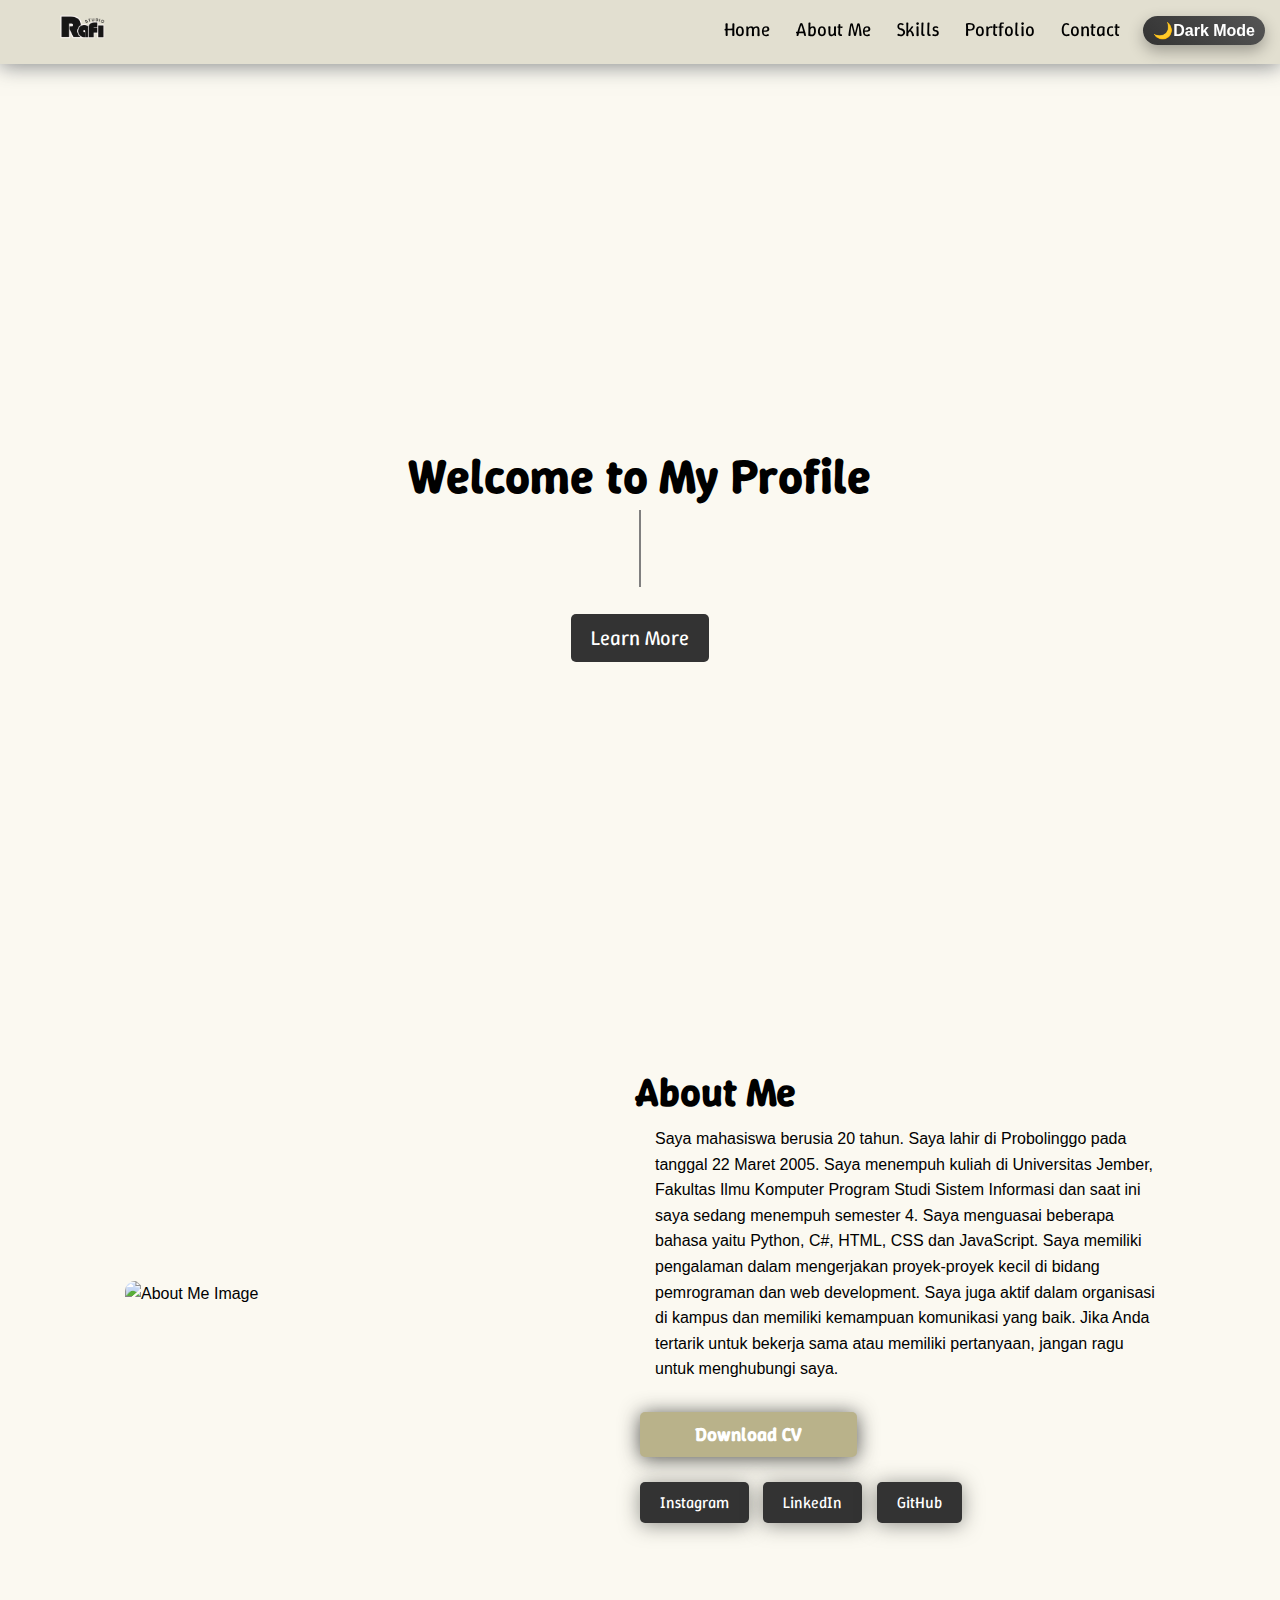
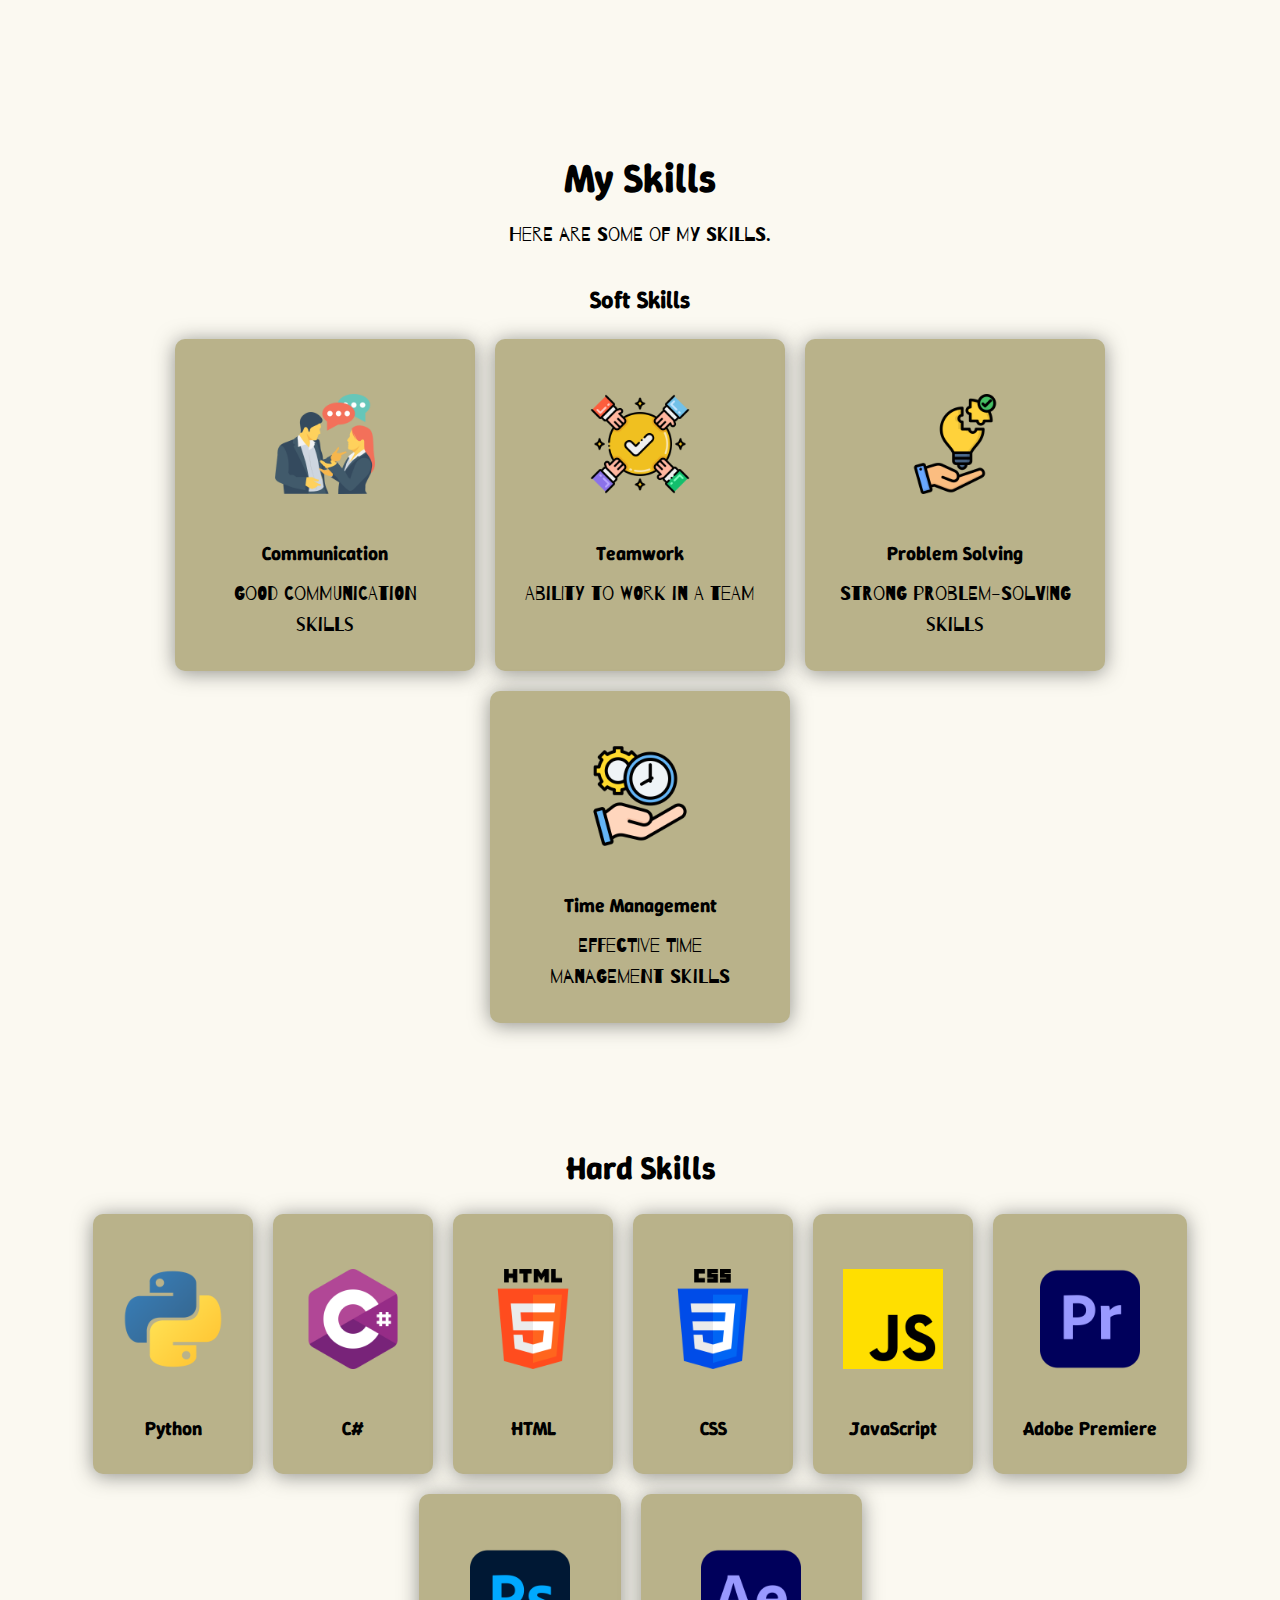
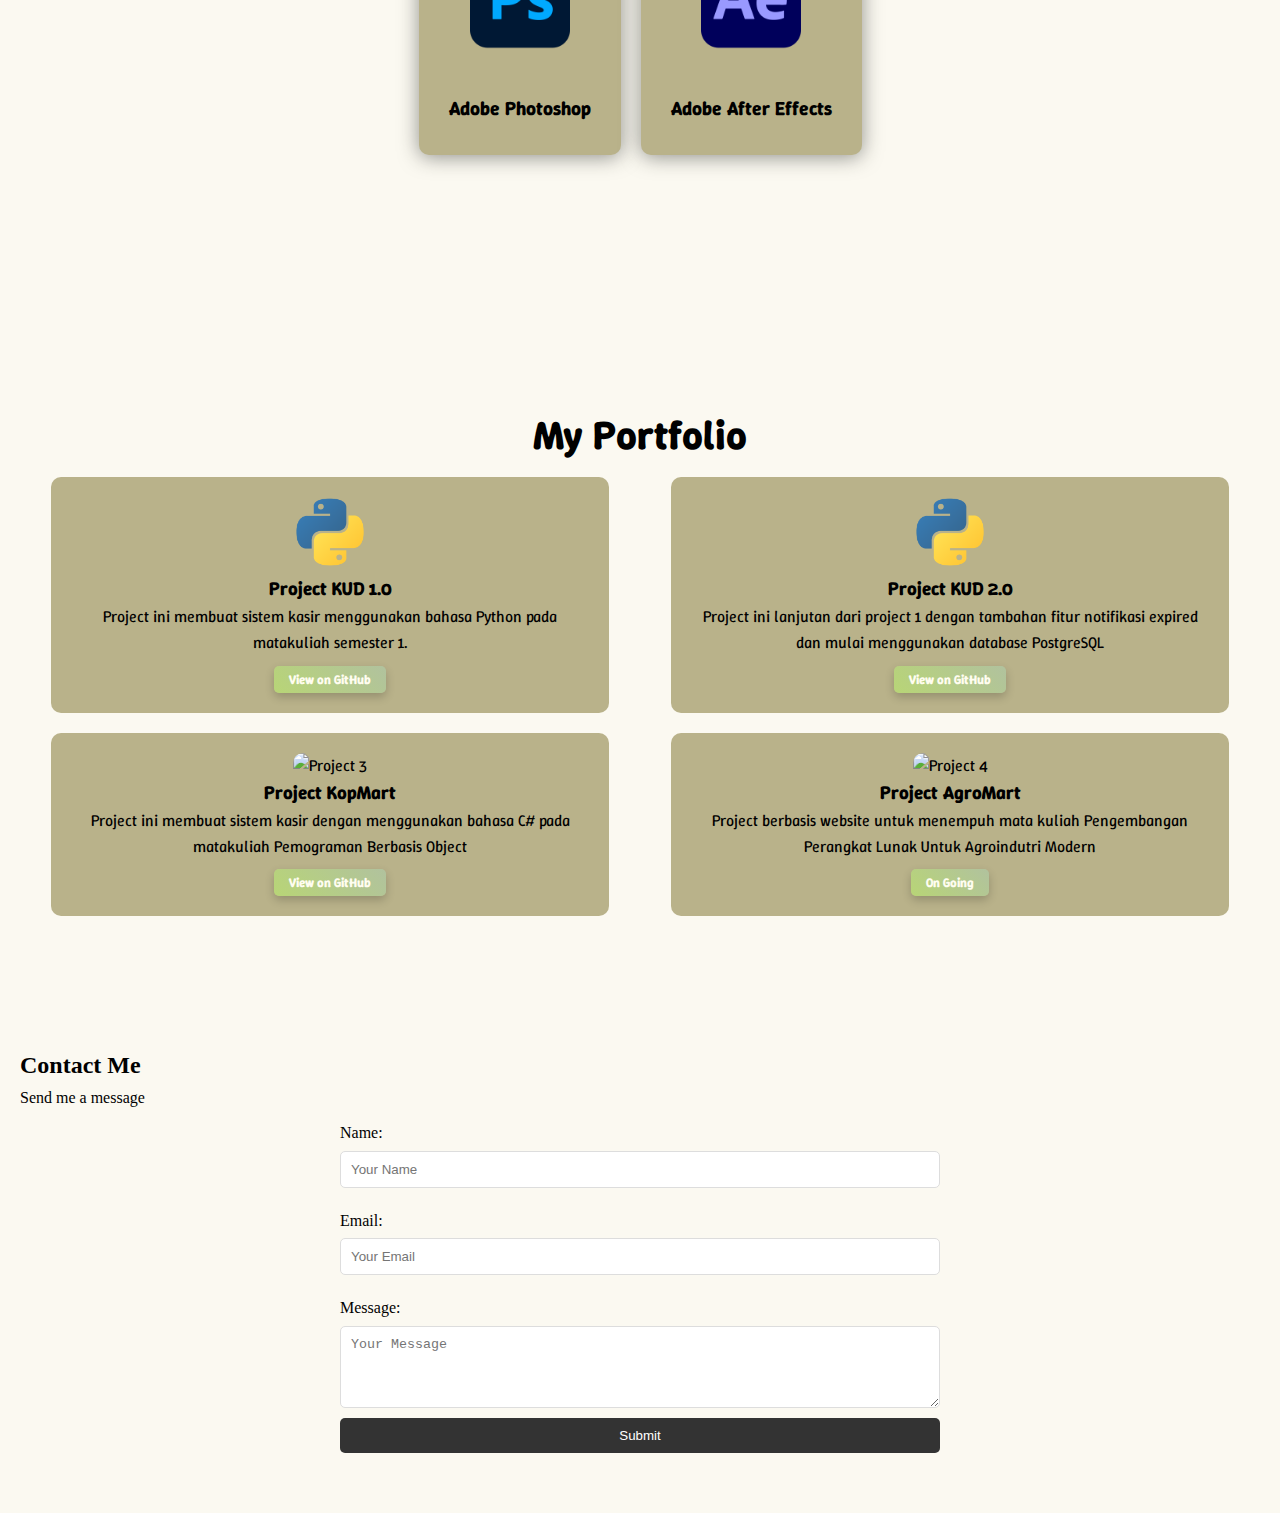
==== index.html @ a2b52341 "Update Name File" ====
<!DOCTYPE html>
<html lang="en">
<head>
    <meta charset="UTF-8">
    <meta name="viewport" content="width=device-width, initial-scale=1.0">
    <title>My Profil</title>
    <link rel="preconnect" href="https://fonts.googleapis.com">
    <link rel="preconnect" href="https://fonts.gstatic.com" crossorigin>
    <link href="https://fonts.googleapis.com/css2?family=Barrio&family=Winky+Sans:ital,wght@0,300..900;1,300..900&display=swap" rel="stylesheet">
    <link rel="stylesheet" href="style.css">
</head>
<body>
    <header>
        <nav>
            <ul>
                <li><img id="logo" src="img/RafiLogoLight.png" width="45" alt="logo"></li>
                <li><a href="#hero">Home</a></li>
                <li><a href="#about">About Me</a></li>
                <li>
                    <a href="#skills">Skills</a>
                    <ul>
                        <li><a href="#head-softskill">Softskill</a></li>
                        <li><a href="#head-hardskill">Hardskill</a></li>
                    </ul>
                </li>
                <li><a href="#portfolio">Portfolio</a></li>
                <li><a href="#contact">Contact</a></li>
                <li><button id="mode-toggle" class="mode-toggle" onclick="toggleMode()">Change</button></li>
            </ul>
        </nav>
    </header>
    <main>
        <!-- HERO SECTION -->
        <section id="hero">
            <div class="hero-content">
                <h1>Welcome to My Profile</h1>
                <h1 id="text-berjalan">Rafi Ahmad Rifdany</h1>
                <button onclick="scrollToSection('about')">Learn More</button>
            </div>
        </section>
        <!-- ABOUT SECTION -->
        <section id="about">
            <div class="about-content">
                <img src="img/about.jpg" alt="About Me Image">
                <div>
                    <h2>About Me</h2>
                    <p>Saya mahasiswa berusia 20 tahun. Saya lahir di Probolinggo pada tanggal 22 Maret 2005.
                        Saya menempuh kuliah di Universitas Jember, Fakultas Ilmu Komputer Program Studi 
                        Sistem Informasi dan saat ini saya sedang menempuh semester 4.
                        Saya menguasai beberapa bahasa yaitu Python, C#, HTML, CSS dan JavaScript.
                        Saya memiliki pengalaman dalam mengerjakan proyek-proyek kecil di bidang pemrograman dan web development.
                        Saya juga aktif dalam organisasi di kampus dan memiliki kemampuan komunikasi yang baik. Jika Anda tertarik untuk bekerja sama atau memiliki pertanyaan, jangan ragu untuk menghubungi saya.</p>
                    <a href="files/CV.pdf" download="CV_RafiAhmadRifdany.pdf">
                        <button id="download-cv">Download CV</button>
                    </a>
                    <br>
                    <a href="https://instagram.com/rafirifdany/" target="_blank">
                        <button class="social-button">Instagram</button>
                    </a>
                    <a href="https://linkedin.com/in/rafi-ahmad-rifdany-0a3952291/" target="_blank">
                        <button class="social-button">LinkedIn</button>
                    </a>
                    <a href="https://github.com/rafiahmad222" target="_blank">
                        <button class="social-button">GitHub</button>
                    </a>
                </div>
            </div>
        </section>
        <!-- SKILLS SECTION -->
        <section id="skills" class="card-skills">
            <h2>My Skills</h2>
            <p>Here are some of my skills.</p>
            <div class="card-container" id="card-container">
                <h3 id="head-softskill">Soft Skills</h3>
                <div class="card-softskill" id="soft-skills">
                    <div class="card">
                        <img src="img/CommunicationLogo.png" alt="CommunicationLogo" class="skill-logo">
                        <h4>Communication</h4>
                        <p>Good communication skills</p>
                    </div>
                    <div class="card">
                        <img src="img/TeamWorkLogo.png" alt="TeamworkLogo" class="skill-logo">
                        <h4>Teamwork</h4>
                        <p>Ability to work in a team</p>
                    </div>
                    <div class="card">
                        <img src="img/ProblemSolvingLogo.png" alt="ProblemSolvingLogo" class="skill-logo">
                        <h4>Problem Solving</h4>
                        <p>Strong problem-solving skills</p>
                    </div>
                    <div class="card">
                        <img src="img/TimeManagmentLogo.png" alt="TimeManagementLogo" class="skill-logo">
                        <h4>Time Management</h4>
                        <p>Effective time management skills</p>
                    </div>
                </div>
                <h3 id="head-hardskill">Hard Skills</h3>
                <div class="card-hardskill" id="hard-skills">
                    <div class="card">
                        <img src="img/PythonLogo.png" alt="PythonLogo" class="skill-logo">
                        <h4>Python</h4>
                    </div>
                    <div class="card">
                        <img src="img/CSharpLogo.png" alt="CSharpLogo" class="skill-logo">
                        <h4>C#</h4>
                    </div>
                    <div class="card">
                        <img src="img/HTMLLogo.png" alt="HTMLLogo" class="skill-logo">
                        <h4>HTML</h4>
                    </div>
                    <div class="card">
                        <img src="img/CSSLogo.png" alt="CSSLogo" class="skill-logo">
                        <h4>CSS</h4>
                    </div>
                    <div class="card">
                        <img src="img/JSLogo.png" alt="JavaScriptLogo" class="skill-logo">
                        <h4>JavaScript</h4>
                    </div>
                    <div class="card">
                        <img src="img/PremiereLogo.png" alt="AdobePremiereLogo" class="skill-logo">
                        <h4>Adobe Premiere</h4>
                    </div> 
                    <div class="card">
                        <img src="img/PhotoshopLogo.png" alt="AdobePhotoshopLogo" class="skill-logo">
                        <h4>Adobe Photoshop</h4>
                    </div>
                    <div class="card">
                        <img src="img/AfterEffectsLogo.png" alt="AdobeAfterEffectsLogo" class="skill-logo">
                        <h4>Adobe After Effects</h4>
                    </div>
                </div>
            </div>
        </section>
        <!-- PORTFOLIO SECTION -->
        <section id="portfolio">
            <h2 id="head-porto">My Portfolio</h2>
            <div class="portfolio-content">
                <div class="card-portofolio">
                    <img src="img/PythonLogo.png" alt="Project 1">
                    <h3>Project KUD 1.0</h3>
                    <p>Project ini membuat sistem kasir menggunakan bahasa Python pada matakuliah semester 1.</p>
                    <a href="https://github.com/rafiahmad222/projek-algo-1" target="_blank">
                        <button class="project-button">View on GitHub</button>
                    </a>
                </div>
                <div class="card-portofolio">
                    <img src="img/PythonLogo.png" alt="Project 2">
                    <h3>Project KUD 2.0</h3>
                    <p>Project ini lanjutan dari project 1 dengan tambahan fitur notifikasi expired dan mulai menggunakan database PostgreSQL</p>
                    <a href="https://github.com/rafiahmad222/Projek-Algo-2" target="_blank">
                        <button class="project-button">View on GitHub</button>
                    </a>
                </div>
                <div class="card-portofolio">
                    <img src="img/project3.jpg" alt="Project 3">
                    <h3>Project KopMart</h3>
                    <p>Project ini membuat sistem kasir dengan menggunakan bahasa C# pada matakuliah Pemograman Berbasis Object</p>
                    <a href="https://github.com/rafiahmad222/PBO-11" target="_blank">
                        <button class="project-button">View on GitHub</button>
                    </a>
                </div>
                <div class="card-portofolio">
                    <img src="img/project4.jpg" alt="Project 4">
                    <h3>Project AgroMart</h3>
                    <p>Project berbasis website untuk menempuh mata kuliah Pengembangan Perangkat Lunak Untuk Agroindutri Modern</p>
                        <button class="project-button">On Going</button>
                </div>
            </div>
        </section>
        <!-- CONTACT SECTION -->
        <section id="contact">
            <h2>Contact Me</h2>
            <p>Send me a message</p>
            <form action="contact.php" method="post">
                <label for="name">Name:</label>
                <input type="text" id="name" name="name" placeholder="Your Name">
                <label for="email">Email:</label>
                <input type="email" id="email" name="email" placeholder="Your Email">
                <label for="message">Message:</label>
                <textarea id="message" name="message" rows="4" cols="50" placeholder="Your Message"></textarea>
                <button type="submit">Submit</button>
            </form>
        </section>
    </main>
    <!-- <footer>
        <p>&copy; 2025 - All Rights Reserved</p>
    </footer> -->
    <script src="script.js"></script>
</body>
</html>
---- style.css ----
* {
    box-sizing: border-box;
    margin: 0;
    padding: 0;
}

body {
    line-height: 1.6;
}

body.light-mode {
    background-color: #FBF9F1;
    color: #000;
}

body.dark-mode {
    background-color: #121212;
    color: #fff;
}

header {
    background: #333;
    color: #fff;
    padding: 10px 0;
    position: fixed;
    width: 100%;
    top: 0;
    z-index: 1000;
    font-family: "Winky Sans", sans-serif;
    font-size: 1.2rem;
}

header.light-mode {
    background: #E2DFD0;
    color: #000;
    box-shadow: 0 2px 20px rgba(57, 62, 70, 0.6);
}

header.dark-mode {
    background: #333;
    color: #fff;
    box-shadow: 0 2px 20px rgba(23, 127, 175, 0.5);
}

nav ul {
    display: flex;
    list-style: none;
    justify-content: end;
    padding: 5px 5px;
}

nav ul li {
    position: relative;
    margin: 0px 10px;
}

nav ul li:first-child {
    margin-right: auto;
    margin-left: 55px;
}

nav ul li a {
    color: inherit;
    text-decoration: none;
    padding: 3px;
}

nav ul li a:hover {
    background: grey;
    border-radius: 5px;
    color: #F99417; 
    padding: 5px 10px;
    transition: 0.3s;
}


nav ul li button.mode-toggle {
    /* background: linear-gradient(45deg, #F99417, #F9C74F); */
    background: linear-gradient(45deg, #333, #555);
    border: none;
    color: #fff;
    cursor: pointer;
    padding: 5px 10px;
    font-size: 1rem;
    font-weight: bold;
    border-radius: 25px;
    transition: all 0.3s ease-in-out;
    box-shadow: 0 6px 15px rgba(0, 0, 0, 0.3);
}

nav ul li button.mode-toggle:hover {
    background: linear-gradient(45deg, #555, #333);
    transform: scale(1.1);
    box-shadow: 0 6px 15px rgba(255, 255, 255, 0.3);
}

body.dark-mode nav ul li button.mode-toggle {
    /* background: linear-gradient(45deg, #333, #555); */
    background: linear-gradient(45deg, #F99417, #F9C74F);
    color: #fff;
    box-shadow: 0 4px 10px rgba(255, 255, 255, 0.2);
}

body.dark-mode nav ul li button.mode-toggle:hover {
    background: linear-gradient(45deg, #F9C74F, #F99417);
    transform: scale(1.1);
    box-shadow: 0 4px 10px rgba(0, 0, 0, 0.2);
}

nav ul li ul {
    display: none;
    position: absolute;
    background: grey; /* Warna latar belakang dropdown */
    padding: 10px 5px;
    list-style: none;
    border-radius: 5px;
    box-shadow: 0 4px 10px rgba(0, 0, 0, 0.2); /* Efek bayangan */
    z-index: 1000;
    transition: all 0.3s ease-in-out;
    align-items: center;
}

nav ul li:hover > ul {
    display: block;
    opacity: 1;
    transform: translateY(0);
}

nav ul li ul li {
    margin: 0;
    padding: 0;
}

nav ul li ul li a {
    /* color: inherit;
    text-decoration: none;
    padding: 5px; */
    color: inherit; /* Warna teks */
    text-decoration: none;
    padding: 10px 20px; /* Jarak dalam dropdown */
    display: block;
    transition: background 0.3s ease, color 0.3s ease;
}
}

nav ul li ul li a:hover {
    /* background: #ddd; */
    background: #DCD7C9;
    border-radius: 5px;
    color: #F99417;    
}

/* Animasi dropdown */
nav ul li ul {
    opacity: 0;
    transform: translateY(-10px);
    transition: all 0.3s ease-in-out;
}

main {
    padding-top: 60px;
}

section {
    padding: 60px 20px;
}

#hero {
    text-align: center;
    height: 100vh;
    display: flex;
    justify-content: center;
    align-items: center;
}

@keyframes typing{
    from { 
        width: 0; 
    }
    to { 
        width: 100%; 
    }
}

@keyframes blink {
    50% {
        border-color: transparent;
    }
}

.hero-content {
    max-width: 600px;
    position: relative;
}

.hero-content h1 {
    font-size: 3rem;
    margin-bottom: 20px;
    font-family: "Winky Sans", sans-serif;
}

.hero-content #text-berjalan{
    font-family: "Barrio", system-ui;
    white-space: nowrap;
    overflow: hidden;
    border-right: 2px solid grey; /* Efek kursor */
    width: 0;
    display: inline-block;
    animation: typing 7s steps(30, end) infinite, blink 0.5s step-end infinite;
    text-align: center;
    margin: 0 auto;
    position: absolute;
    top: 50%;
    left: 50%;
    transform: translateX(-50%);
}

.hero-content button {
    padding: 10px 20px;
    position: relative;
    top: 80px;
    font-size: 1.3rem;
    border: none;
    background: #333;
    color: #fff;
    cursor: pointer;
    border-radius: 5px;
    font-family: "Winky Sans", sans-serif;
}

.hero-content button:hover {
    background: #555;
    scale: 0.85;
    transition: 0.5s ease;
}

.about-content {
    display: flex;
    align-items: center;
    justify-content: space-around;
    margin-top: 40px;
    margin-bottom: 10px;
    font-family: "Poppins", sans-serif;
}

.about-content img {
    width: 300px;
    border-radius: 10px;
}

.about-content h2 {
    font-size: 2.5rem;
    margin-left: 0px;
    font-family: "Winky Sans", sans-serif;
}

.about-content p{
    max-width: 500px;
    margin-left: 20px;
    margin-top: 2px;
}

.about-content button {
    font-family: "Winky Sans", sans-serif;
    padding: 10px 20px;
    background: #333;
    color: #fff;
    border: none;
    border-radius: 5px;
    cursor: pointer;
    margin-top: 20px;
    font-size: 1rem;
    margin : 5px;
    box-shadow: 0 2px 20px rgba(38, 39, 36, 0.5);
}

body.dark-mode .about-content button {
    box-shadow: 0 2px 10px rgba(235, 229, 194, 0.3);
}

body.dark-mode .about-content button:hover {
    box-shadow: 0 2px 20px rgba(235, 229, 194, 0.6);
}
.about-content button:hover {
    background: #555;
    scale: 0.85;
    transition: 0.5s ease;
}

.about-content a {
    text-decoration: none;
    color: inherit;
}

.about-content #download-cv {
    padding: 10px 55px;
    background: #B9B28A;
    color: #fff;
    border: none;
    border-radius: 5px;
    cursor: pointer;
    margin-top: 30px;
    margin-bottom: 20px;
    font-weight: bold;
    font-size: 1.2rem;
    box-shadow: 0 2px 20px rgba(38, 39, 36, 0.8);
}

body.dark-mode .about-content #download-cv {
    box-shadow: 0 2px 20px rgba(235, 229, 194, 0.6);
}

.card-skills {
    display: flex;
    flex-direction: column;
    align-items: center;
    margin : 3rem 1rem;
}

.card-skills h2 {
    font-size: 2.5rem;
    margin-top: 40px;
    font-family: "Winky Sans", sans-serif;
}

.card-skills p {
    font-size: 1.2rem;
    margin-top: 10px;
    font-family: "Barrio", system-ui;
}

.card-skills h3 {
    font-size: 1.5rem;
    font-family: "Winky Sans", sans-serif;
}

.card-container{
    display: flex;
    gap: 20px;
    justify-content: center;
    flex-wrap: wrap;
    margin-top: 30px;
}

.card-softskill{
    display: flex;
    justify-content: center;
    gap: 20px;
    flex-wrap: wrap;
    margin-bottom : 50px;
}

.card-hardskill{
    display: flex;
    justify-content: center;
    gap: 20px;
    flex-wrap: wrap;
    margin-bottom : 50px;
}

.card {
    max-width: 300px;
    text-align: center;
    padding: 30px;
    border-radius: 10px;
    background: #B9B28A;
    box-shadow: 0 2px 20px rgba(38, 39, 36, 0.5);
    transition: transform 0.3s ease, box-shadow 0.3s ease;
    font-family: "Winky Sans", sans-serif;
    font-size: 1.2rem;
}

.card:hover {
    transform: scale(1.10);
    box-shadow: 0 2px 30px rgba(38, 39, 36, 0.8);
}   

body.dark-mode .card {
    box-shadow: 0 2px 20px rgba(235, 229, 194, 0.4);
}

body.dark-mode .card:hover {
    box-shadow: 0 2px 30px rgba(235, 229, 194, 0.8);
}

.card img {
    width: 100px;
    height: 150px;
    object-fit: contain;
    border-radius: 10px;
    margin-bottom: 10px;
}

#head-hardskill{
    font-size: 2rem;
    margin-top: 50px;
    font-family: "Winky Sans", sans-serif;
}

#head-porto{
    font-size: 2.5rem;
    margin-top: 30px;
    font-family: "Winky Sans", sans-serif;
    text-align: center;
}

.portfolio-content {
    display: flex;
    flex-wrap: wrap;
    justify-content: space-around;
}

.card-portofolio {
    background: #B9B28A;
    border-radius: 10px;
    padding: 20px;
    margin: 10px;
    width: 45%;
    text-align: center;
    font-family: "Winky Sans", sans-serif;
    transition: transform 0.3s ease, box-shadow 0.3s ease;
}

.card-portofolio:hover {
    transform: scale(1.08);
    box-shadow: 0 4px 30px rgba(38, 39, 36, 0.8);
}

body.dark-mode .card-portofolio:hover {
    box-shadow: 0 4px 30px rgba(235, 229, 194, 0.8);
}

.card img {
    width: 100px;
    border-radius: 10px;
}

.project-button {
    background: linear-gradient(45deg, #B8D576, #B1C29E);
    border: none;
    color: #FFFDF0;
    cursor: pointer;
    padding: 5px 15px;
    font-size: 0.8rem;
    font-weight: bold;
    border-radius: 5px;
    transition: all 0.3s ease-in-out;
    box-shadow: 0 4px 10px rgba(0, 0, 0, 0.2);
    margin-top: 10px;
    font-family: "Winky Sans", sans-serif;
}

.project-button:hover {
    background: linear-gradient(45deg, #B1C29E, #B8D576);
    transform: scale(1.05);
    box-shadow: 0 6px 15px rgba(0, 0, 0, 0.3);
}

.card-portofolio img {
    width: 70px;
    border-radius: 10px;
}
form {
    display: flex;
    flex-direction: column;
    max-width: 600px;
    margin: 0 auto;
}

form label {
    margin: 10px 0 5px;
}

form input, form textarea {
    padding: 10px;
    margin-bottom: 10px;
    border: 1px solid #ddd;
    border-radius: 5px;
}

form button {
    padding: 10px;
    background: #333;
    color: #fff;
    border: none;
    border-radius: 5px;
    cursor: pointer;
}

form button:hover {
    background: #555;
}

/* footer {
    background: #333;
    color: #fff;
    text-align: center;
    padding: 10px 0;
    position: fixed;
    width: 100%;
    bottom: 0;
}

footer.light-mode {
    background: #fff;
    color: #000;
}

footer.dark-mode {
    background: #333;
    color: #fff;
} */
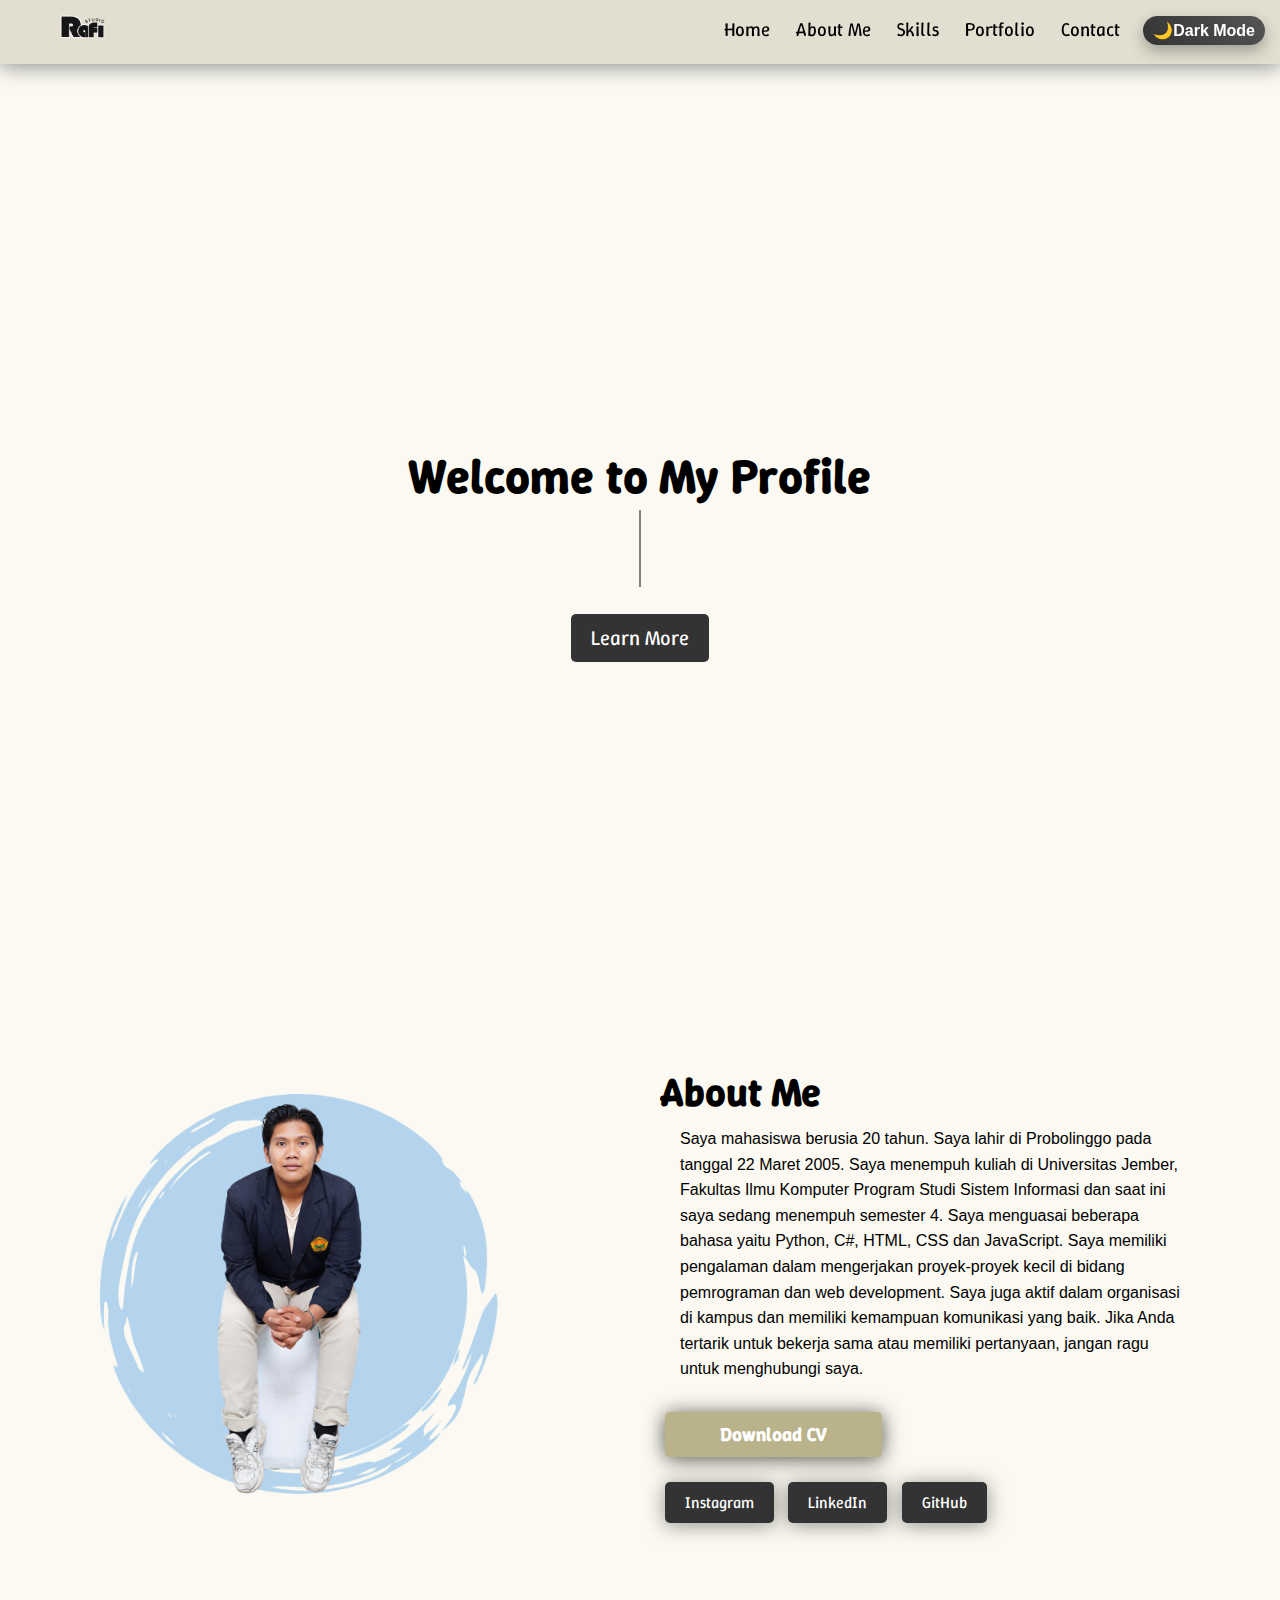
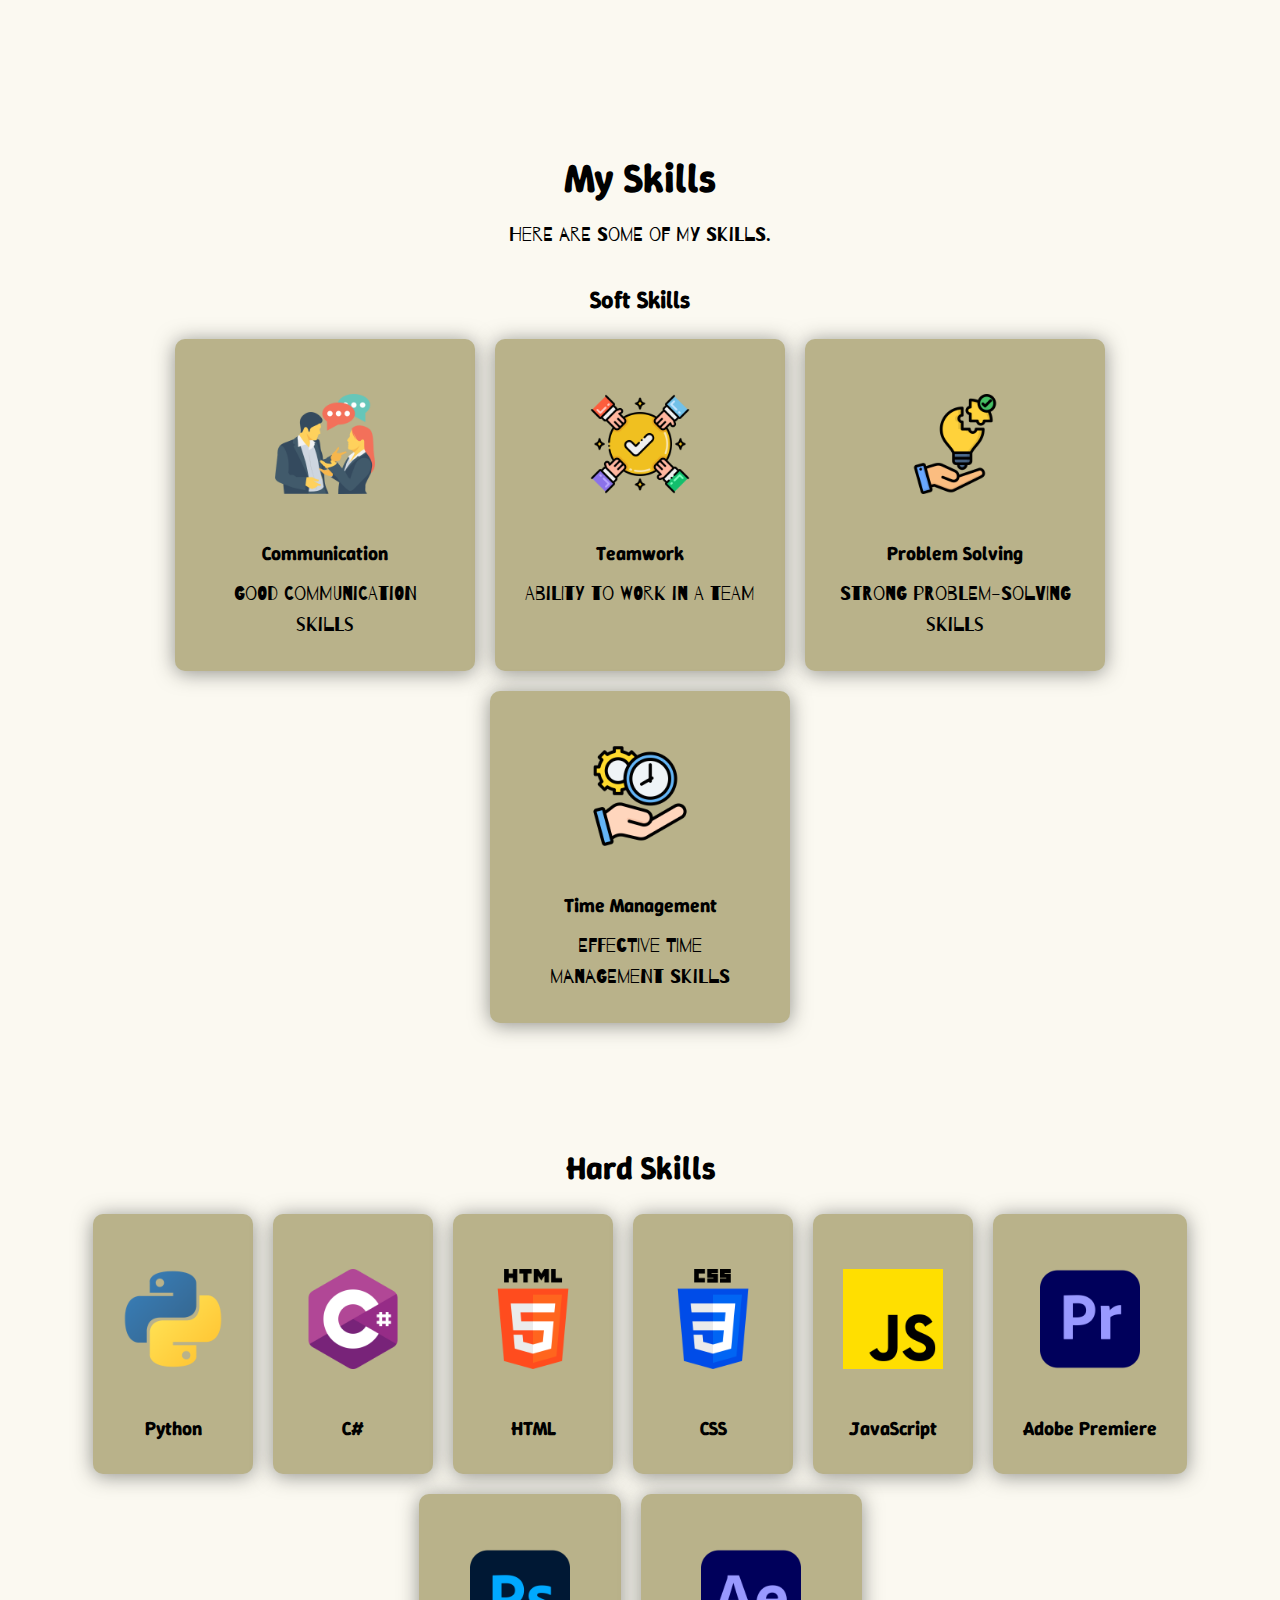
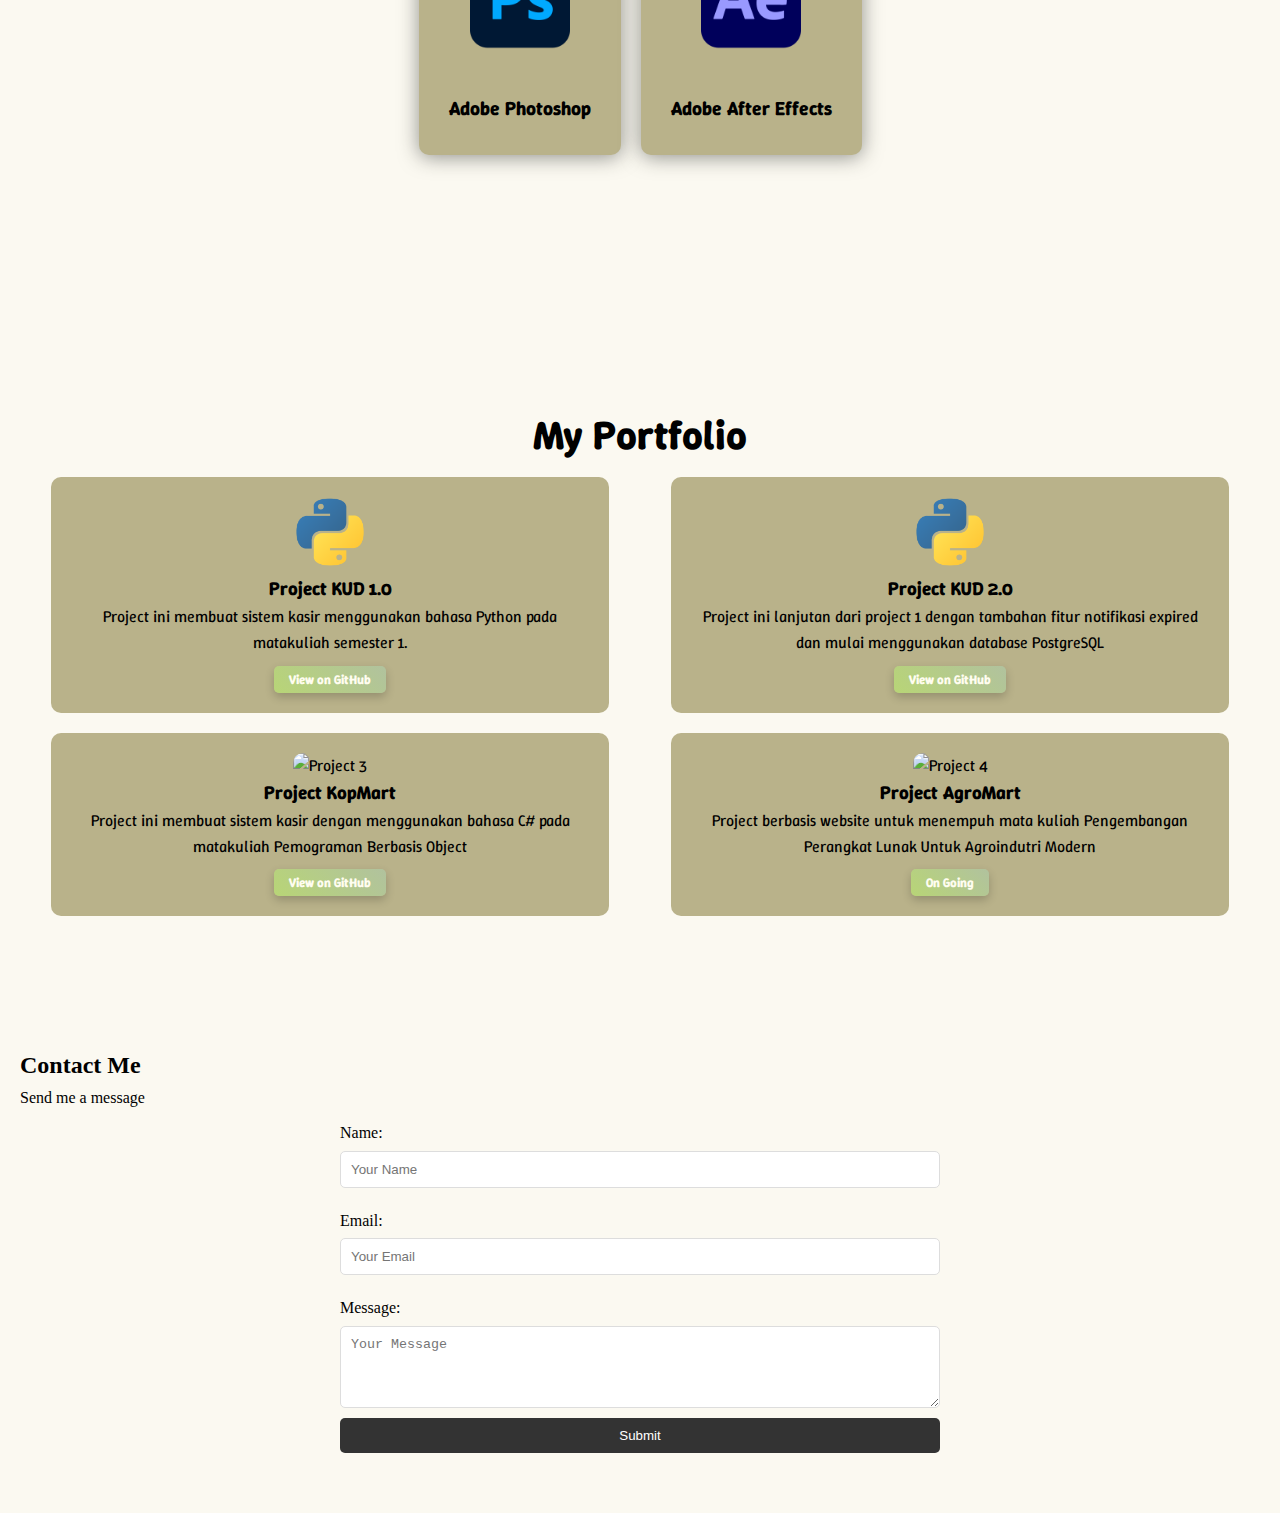
==== commit f47468b8: "Update Index, style, and img" ====
--- a/index.html
+++ b/index.html
@@ -41,7 +41,7 @@
         <!-- ABOUT SECTION -->
         <section id="about">
             <div class="about-content">
-                <img src="img/about.jpg" alt="About Me Image">
+                <img src="img/about_rafi.png" alt="About Me Image">
                 <div>
                     <h2>About Me</h2>
                     <p>Saya mahasiswa berusia 20 tahun. Saya lahir di Probolinggo pada tanggal 22 Maret 2005.
@@ -50,7 +50,7 @@
                         Saya menguasai beberapa bahasa yaitu Python, C#, HTML, CSS dan JavaScript.
                         Saya memiliki pengalaman dalam mengerjakan proyek-proyek kecil di bidang pemrograman dan web development.
                         Saya juga aktif dalam organisasi di kampus dan memiliki kemampuan komunikasi yang baik. Jika Anda tertarik untuk bekerja sama atau memiliki pertanyaan, jangan ragu untuk menghubungi saya.</p>
-                    <a href="files/CV.pdf" download="CV_RafiAhmadRifdany.pdf">
+                    <a href="files/CV_Rafi-Ahmad-Rifdany.pdf" download="CV_RafiAhmadRifdany.pdf">
                         <button id="download-cv">Download CV</button>
                     </a>
                     <br>
--- a/style.css
+++ b/style.css
@@ -244,8 +244,24 @@
 }
 
 .about-content img {
-    width: 300px;
+    width: 400px;
     border-radius: 10px;
+    animation: floatImage 1.5s ease-in-out infinite;
+}
+
+@keyframes floatImage {
+    0% {
+        transform: translateY(0);
+    }
+    50% {
+        transform: translateY(-10px);
+    }
+    100% {
+        transform: translateY(0);
+    }
+}
+.about-content img:hover {
+    
 }
 
 .about-content h2 {
@@ -491,22 +507,108 @@
     background: #555;
 }
 
-/* footer {
-    background: #333;
-    color: #fff;
-    text-align: center;
-    padding: 10px 0;
-    position: fixed;
-    width: 100%;
-    bottom: 0;
-}
-
-footer.light-mode {
-    background: #fff;
-    color: #000;
-}
-
-footer.dark-mode {
-    background: #333;
-    color: #fff;
-} */+/* Media query untuk layar dengan lebar maksimum 768px (tablet dan ponsel) */
+@media (max-width: 768px) {
+    .about-content {
+        flex-direction: column;
+        text-align: center;
+    }
+
+    .about-content img {
+        width: 100%;
+        max-width: 300px;
+        margin-bottom: 20px;
+    }
+
+    .about-content h2 {
+        font-size: 2rem;
+        margin: 10px 0;
+    }
+
+    .about-content p {
+        margin: 10px 0;
+        padding: 0 10px;
+    }
+
+    .about-content button {
+        width: 100%;
+        max-width: 200px;
+        margin: 10px auto;
+    }
+
+    .card-container, .card-softskill, .card-hardskill {
+        flex-direction: column;
+        align-items: center;
+    }
+
+    .card {
+        width: 90%;
+        margin-bottom: 20px;
+    }
+
+    .portfolio-content {
+        flex-direction: column;
+        align-items: center;
+    }
+
+    .card-portofolio {
+        width: 90%;
+        margin-bottom: 20px;
+    }
+
+    .hero-content h1 {
+        font-size: 2rem;
+    }
+
+    .hero-content button {
+        font-size: 1rem;
+        padding: 8px 15px;
+    }
+}
+
+/* Media query untuk layar dengan lebar maksimum 480px (ponsel kecil) */
+@media (max-width: 480px) {
+    header {
+        font-size: 1rem;
+        padding: 5px 0;
+    }
+
+    nav ul {
+        flex-direction: column;
+        align-items: center;
+    }
+
+    nav ul li {
+        margin: 5px 0;
+    }
+
+    .hero-content h1 {
+        font-size: 1.5rem;
+    }
+
+    .hero-content button {
+        font-size: 0.9rem;
+        padding: 5px 10px;
+    }
+
+    .about-content img {
+        max-width: 250px;
+    }
+
+    .about-content h2 {
+        font-size: 1.8rem;
+    }
+
+    .about-content p {
+        font-size: 1rem;
+    }
+
+    .card {
+        font-size: 1rem;
+    }
+
+    .card img {
+        width: 80px;
+        height: 120px;
+    }
+}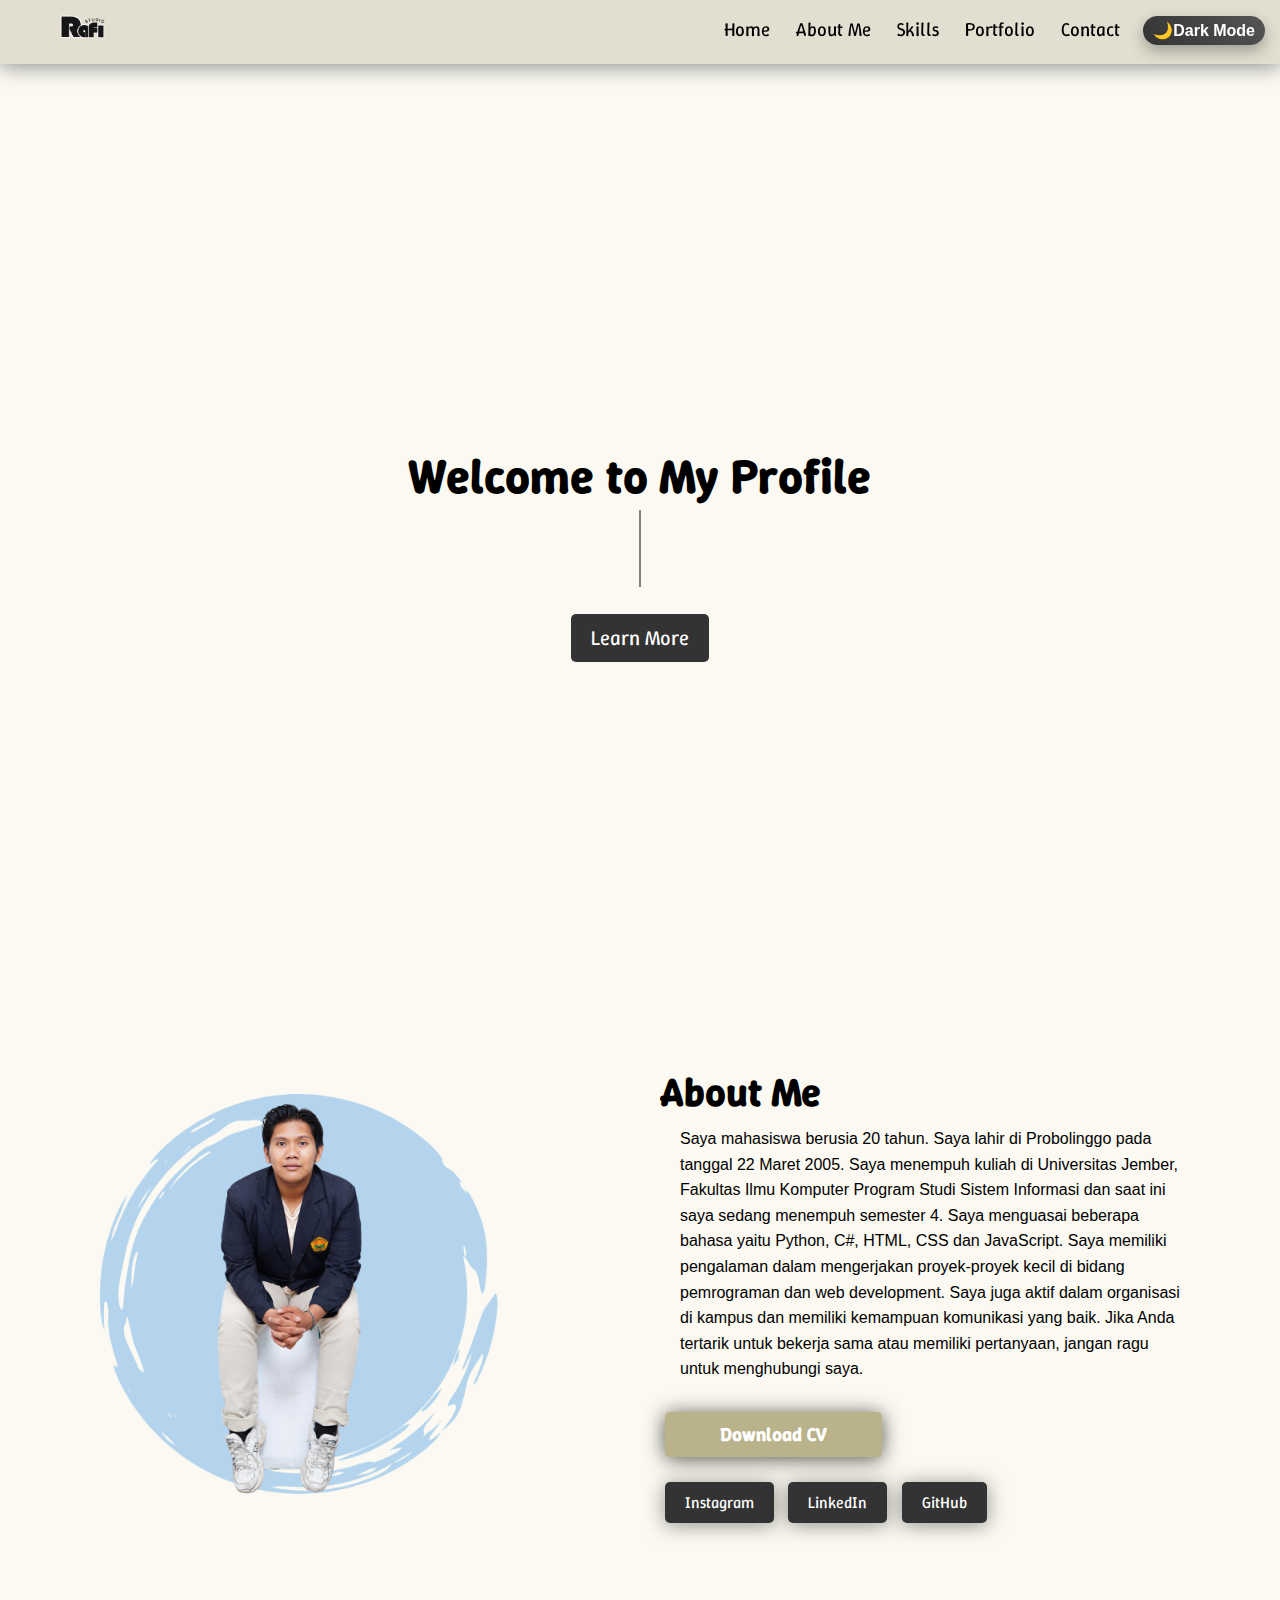
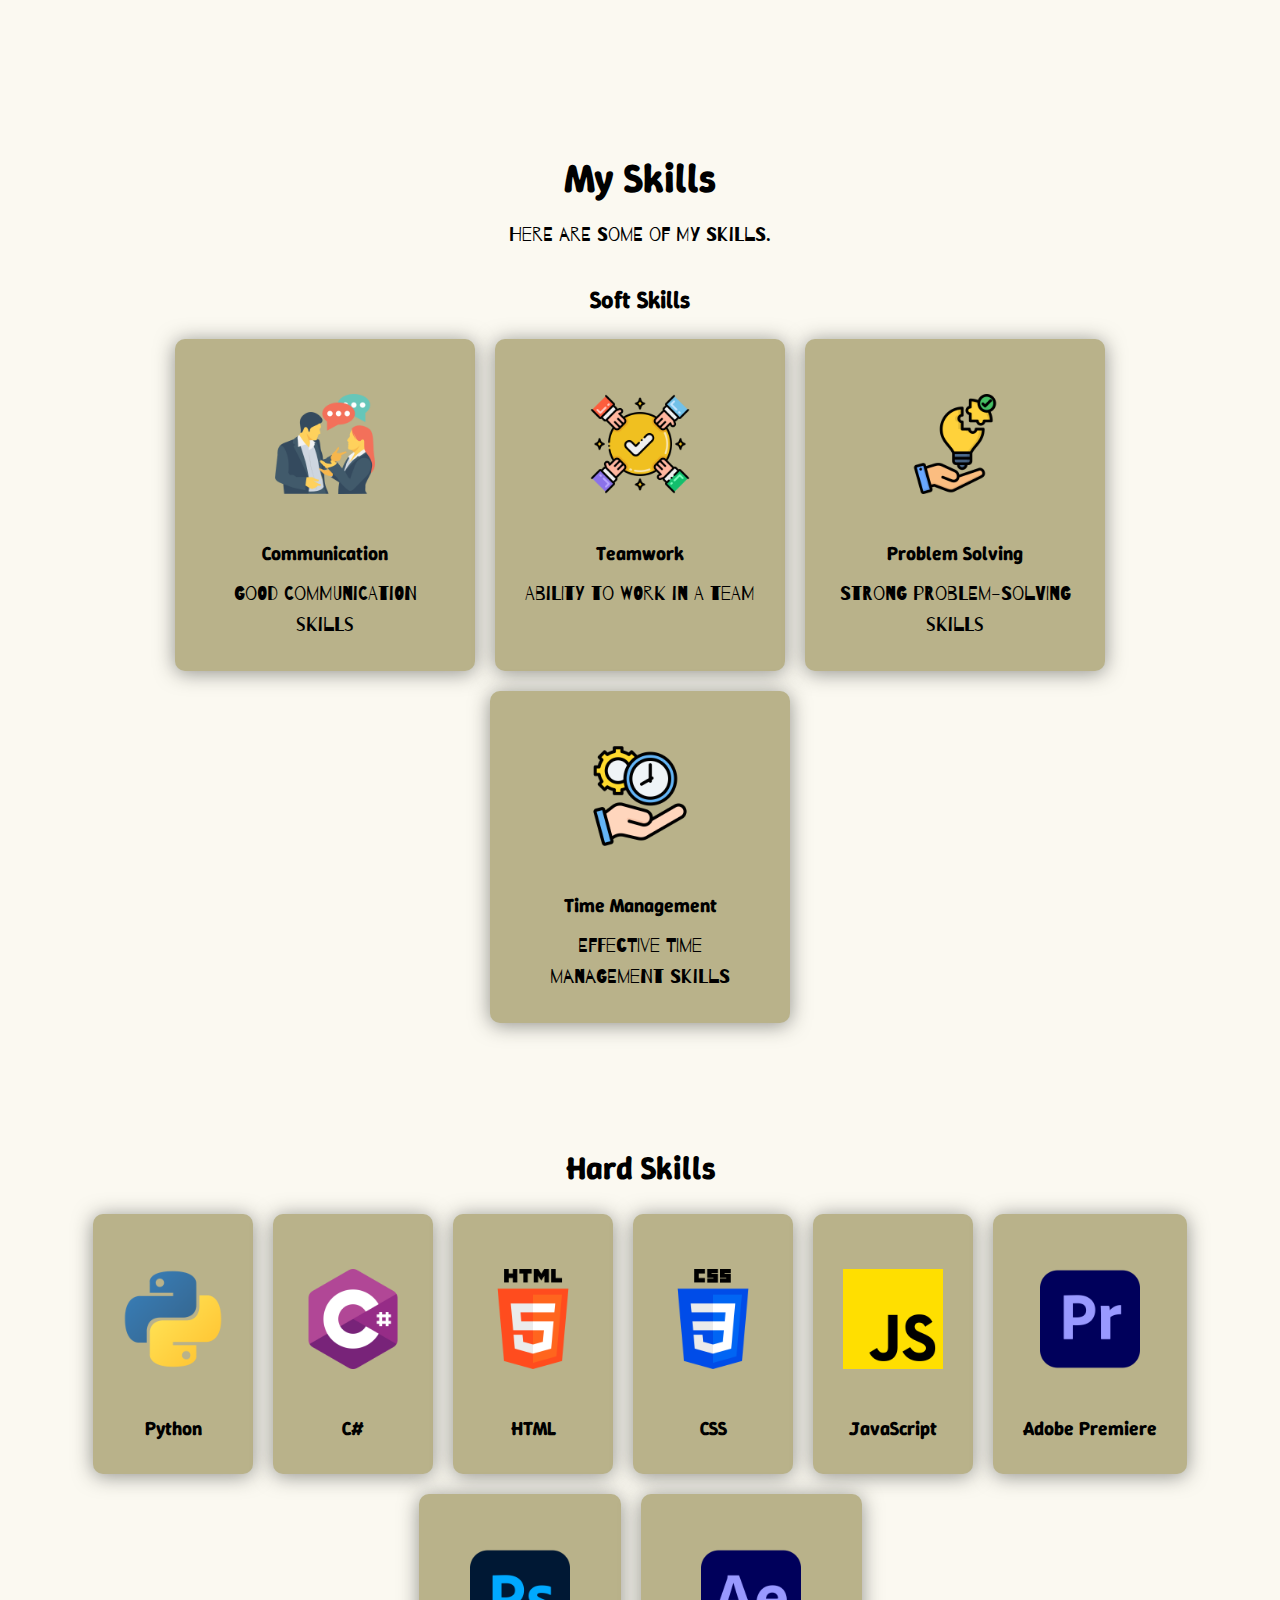
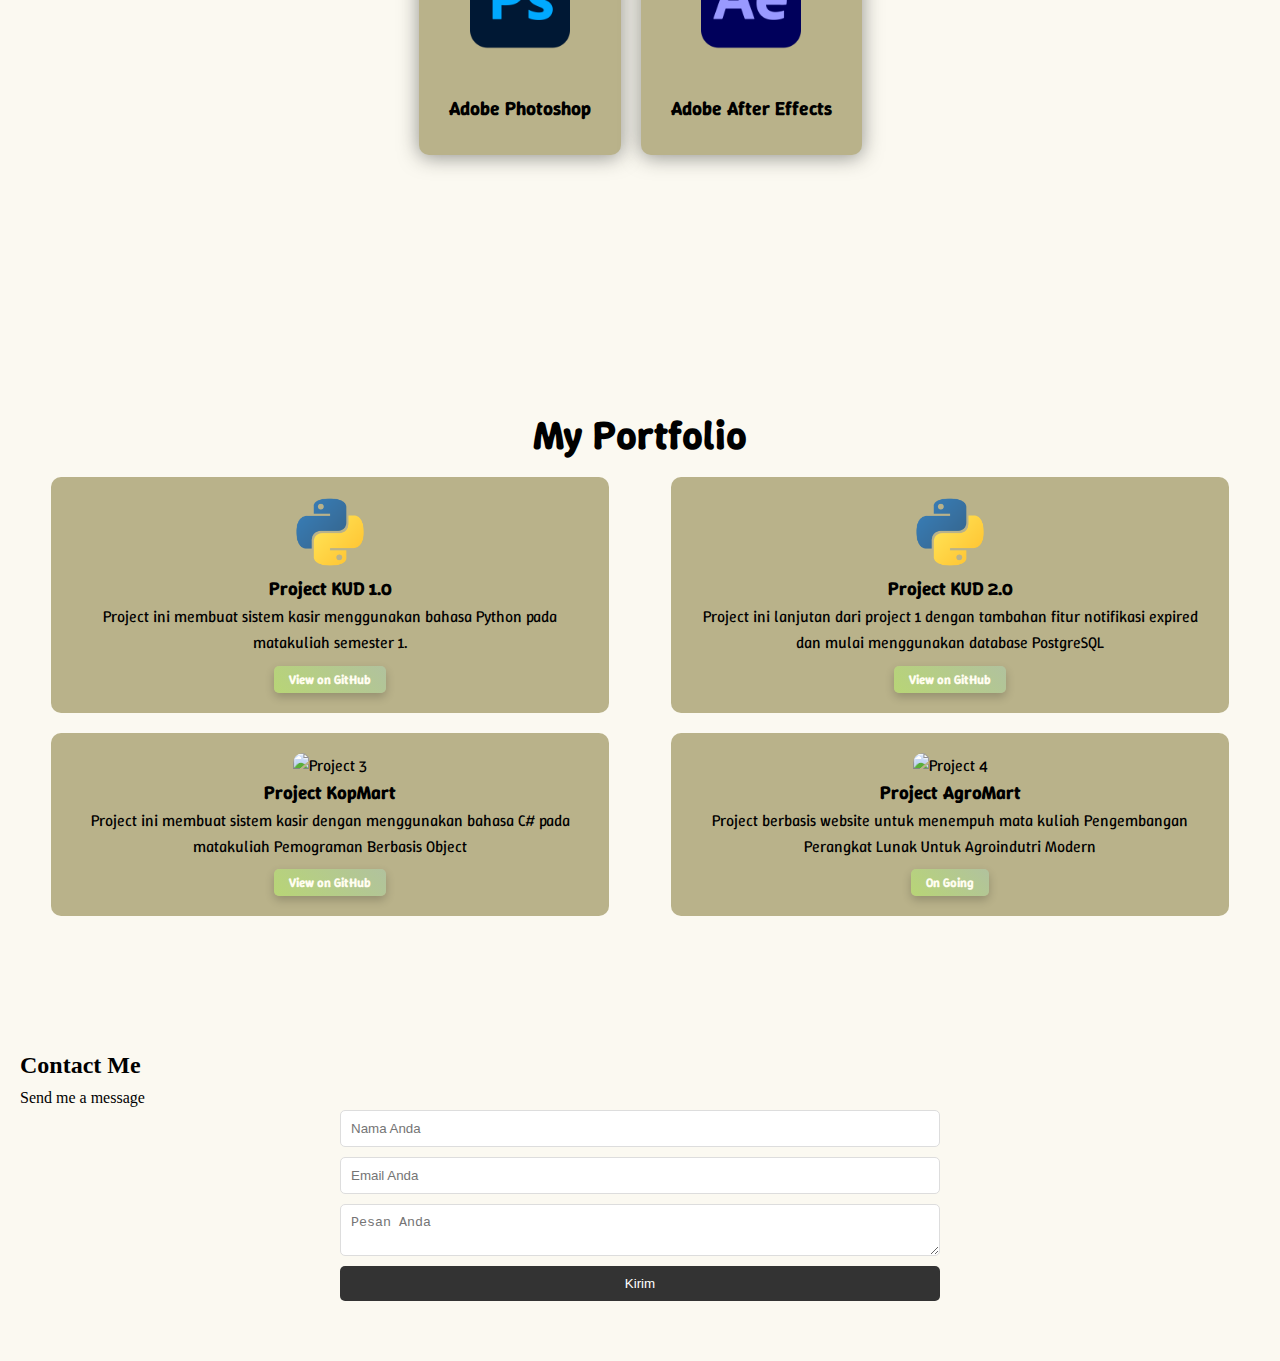
==== commit 11af7a8a: "update index,css,js" ====
--- a/index.html
+++ b/index.html
@@ -171,20 +171,24 @@
         <section id="contact">
             <h2>Contact Me</h2>
             <p>Send me a message</p>
-            <form action="contact.php" method="post">
-                <label for="name">Name:</label>
-                <input type="text" id="name" name="name" placeholder="Your Name">
-                <label for="email">Email:</label>
-                <input type="email" id="email" name="email" placeholder="Your Email">
-                <label for="message">Message:</label>
-                <textarea id="message" name="message" rows="4" cols="50" placeholder="Your Message"></textarea>
-                <button type="submit">Submit</button>
+            <form id="contact-form">
+                <input type="text" name="name" placeholder="Nama Anda" required>
+                <input type="email" name="email" placeholder="Email Anda" required>
+                <textarea name="message" placeholder="Pesan Anda" required></textarea>
+                <input type="hidden" name="time" id="time"> 
+                <button type="submit">Kirim</button>
             </form>
+            
+            <p id="status"></p>
         </section>
     </main>
-    <!-- <footer>
-        <p>&copy; 2025 - All Rights Reserved</p>
-    </footer> -->
     <script src="script.js"></script>
+    <script src="https://cdn.jsdelivr.net/npm/@emailjs/browser@4/dist/email.min.js"></script>
+    <div id="status-popup" class="popup hidden">
+        <div class="popup-content">
+            <p id="status-message"></p>
+            <button id="close-popup">Close</button>
+        </div>
+    </div>
 </body>
 </html>--- a/style.css
+++ b/style.css
@@ -110,11 +110,11 @@
 nav ul li ul {
     display: none;
     position: absolute;
-    background: grey; /* Warna latar belakang dropdown */
+    background: grey; 
     padding: 10px 5px;
     list-style: none;
     border-radius: 5px;
-    box-shadow: 0 4px 10px rgba(0, 0, 0, 0.2); /* Efek bayangan */
+    box-shadow: 0 4px 10px rgba(0, 0, 0, 0.2); 
     z-index: 1000;
     transition: all 0.3s ease-in-out;
     align-items: center;
@@ -135,9 +135,9 @@
     /* color: inherit;
     text-decoration: none;
     padding: 5px; */
-    color: inherit; /* Warna teks */
+    color: inherit; 
     text-decoration: none;
-    padding: 10px 20px; /* Jarak dalam dropdown */
+    padding: 10px 20px; 
     display: block;
     transition: background 0.3s ease, color 0.3s ease;
 }
@@ -203,7 +203,7 @@
     font-family: "Barrio", system-ui;
     white-space: nowrap;
     overflow: hidden;
-    border-right: 2px solid grey; /* Efek kursor */
+    border-right: 2px solid grey; 
     width: 0;
     display: inline-block;
     animation: typing 7s steps(30, end) infinite, blink 0.5s step-end infinite;
@@ -507,8 +507,92 @@
     background: #555;
 }
 
+@keyframes fadeIn {
+    from {
+        opacity: 0;
+    }
+    to {
+        opacity: 1;
+    }
+}
+
+.popup {
+    position: fixed;
+    top: 0;
+    left: 0;
+    width: 100%;
+    height: 100%;
+    background: rgba(0, 0, 0, 0.5);
+    display: flex;
+    justify-content: center;
+    align-items: center;
+    z-index: 1000;
+    animation: fadeIn 0.5s ease-in-out;
+}
+
+.popup.hidden {
+    display: none;
+}
+
+.popup-content {
+    background: #fff;
+    padding: 20px;
+    border-radius: 10px;
+    text-align: center;
+    box-shadow: 0 4px 10px rgba(0, 0, 0, 0.3);
+}
+
+.popup-content p {
+    margin-bottom: 20px;
+    font-size: 1.2rem;
+}
+
+.popup-content button {
+    padding: 10px 20px;
+    background: #333;
+    color: #fff;
+    border: none;
+    border-radius: 5px;
+    cursor: pointer;
+}
+
+.popup-content button:hover {
+    background: #555;
+    scale: 0.85;
+    transition: 0.5s ease;
+}
+
 /* Media query untuk layar dengan lebar maksimum 768px (tablet dan ponsel) */
 @media (max-width: 768px) {
+    header {
+        font-size: 1rem;
+        padding: 5px 0;
+    }
+
+    nav ul li {
+        margin: 5px 0;
+    }
+
+    nav ul li:first-child {
+        margin-right: auto;
+        margin-left: 0;
+    }
+
+    nav ul li a {
+        padding: 5px 10px;
+    }
+    header {
+        transition: top 0.5s ease-in-out;
+        position: fixed;
+        top: 0;
+        width: 100%;
+        z-index: 1000;
+    }
+
+    header.hidden {
+        top: -100px; 
+    }
+
     .about-content {
         flex-direction: column;
         text-align: center;
@@ -569,13 +653,8 @@
 /* Media query untuk layar dengan lebar maksimum 480px (ponsel kecil) */
 @media (max-width: 480px) {
     header {
-        font-size: 1rem;
+        font-size: 0.8rem;
         padding: 5px 0;
-    }
-
-    nav ul {
-        flex-direction: column;
-        align-items: center;
     }
 
     nav ul li {
